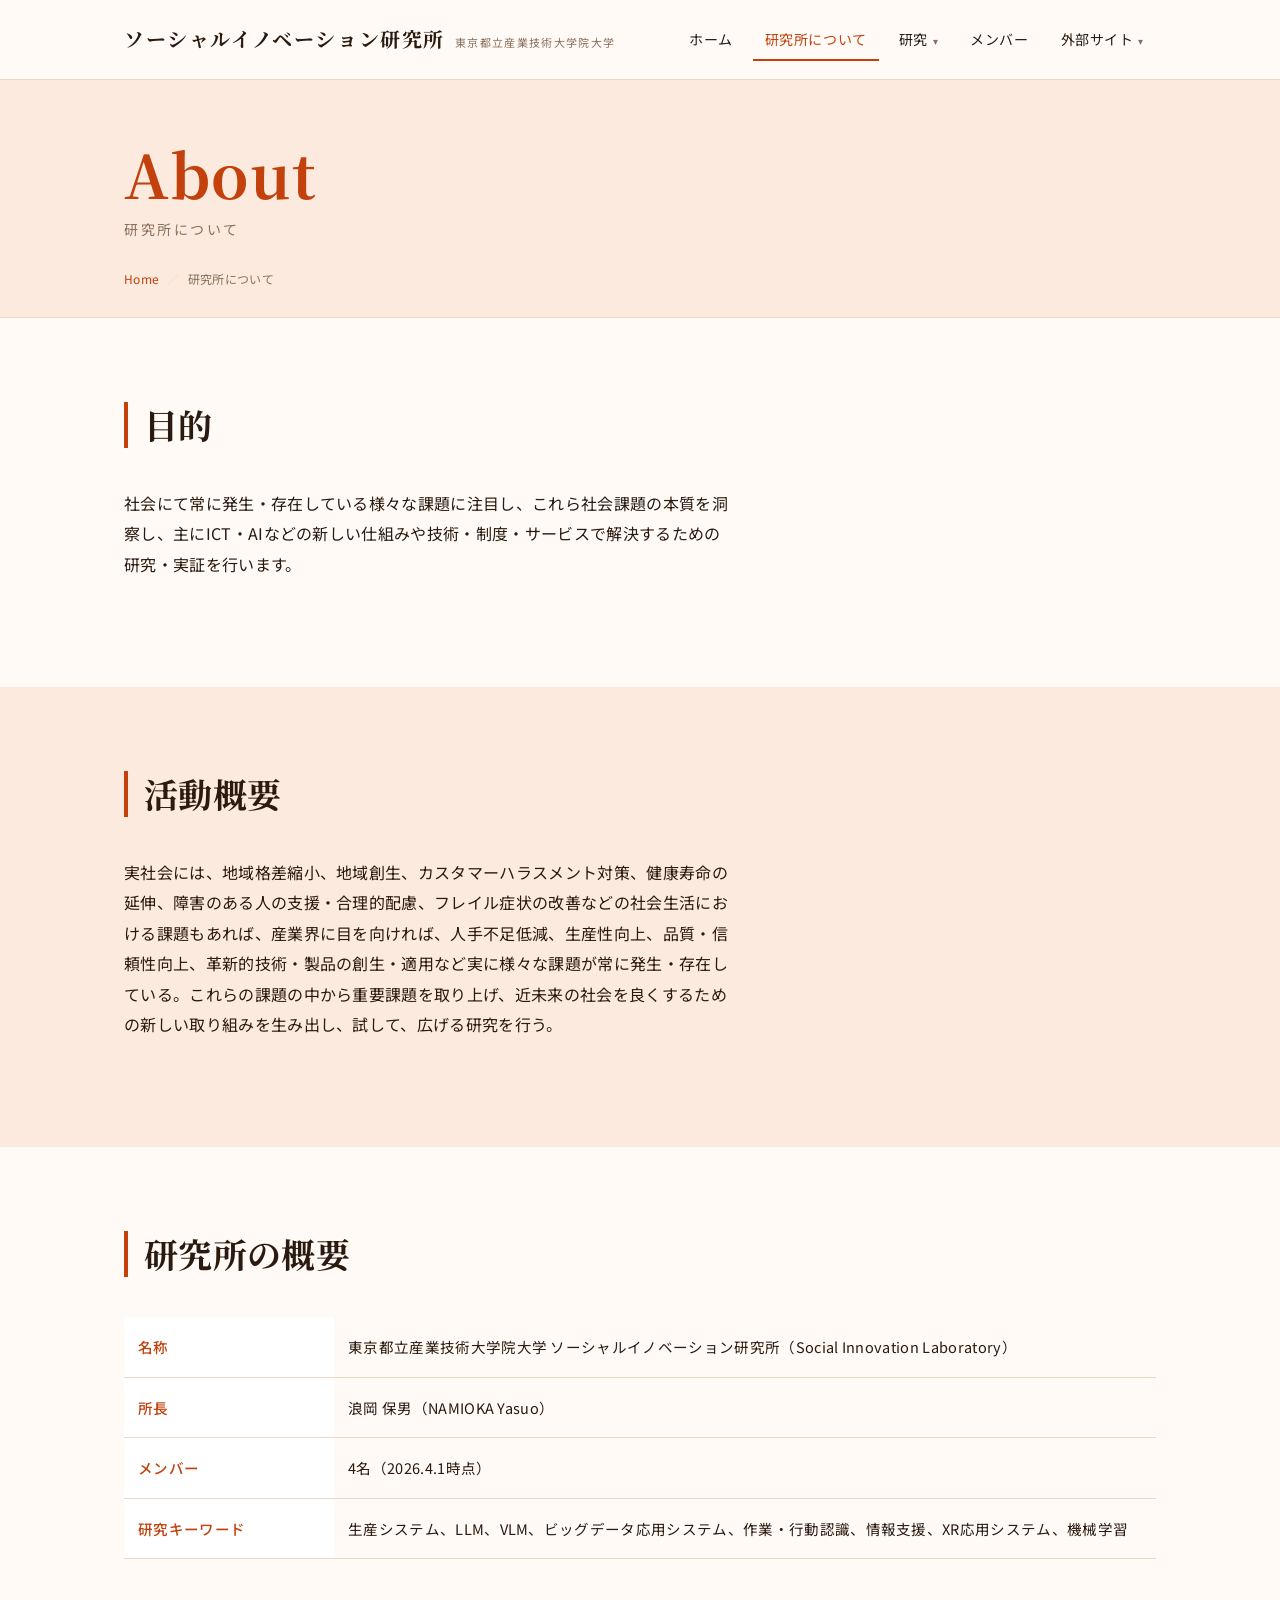
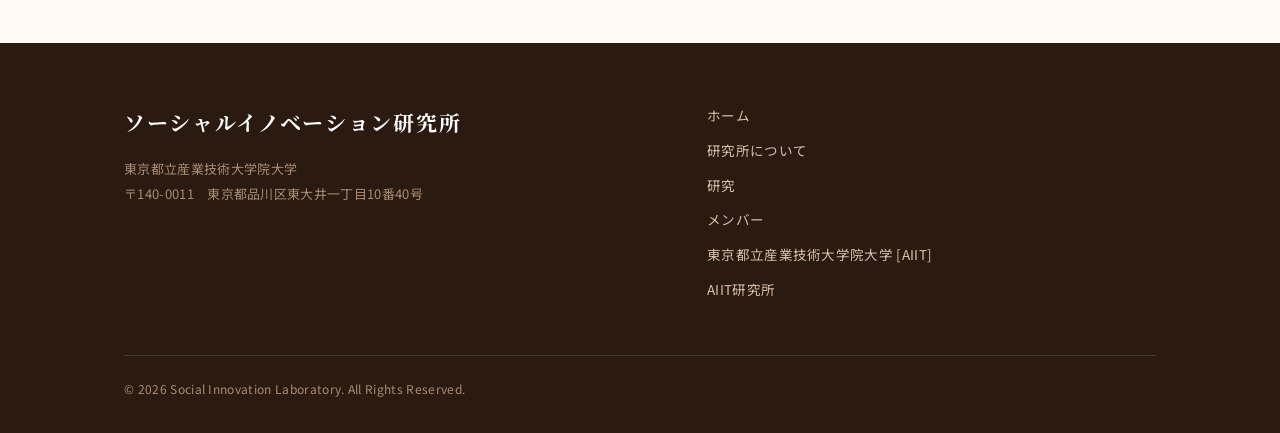
==== about.html @ 5c1a9268 "webサイト構成ファイルを追加 初期ページとしてファイル群を追加" ====
<!DOCTYPE html>
<html lang="ja">
<head>
<meta charset="UTF-8">
<meta name="viewport" content="width=device-width, initial-scale=1">
<title>研究所について | 東京都立産業技術大学院大学 ソーシャルイノベーション研究所</title>
<meta name="description" content="ソーシャルイノベーション研究所の目的・研究概要・概要・令和8年度の計画をご紹介します。">
<meta property="og:title" content="研究所について | 東京都立産業技術大学院大学 ソーシャルイノベーション研究所">
<meta property="og:description" content="研究所の目的・研究概要・概要・令和8年度の計画をご紹介します。">
<meta property="og:type" content="article">
<meta property="og:locale" content="ja_JP">
<link rel="preconnect" href="https://fonts.googleapis.com">
<link rel="preconnect" href="https://fonts.gstatic.com" crossorigin>
<link href="https://fonts.googleapis.com/css2?family=Noto+Sans+JP:wght@400;500;700&family=Noto+Serif+JP:wght@500;600;700&display=swap" rel="stylesheet">
<link rel="icon" type="image/png" href="favicon.png">
<link rel="stylesheet" href="style.css">
</head>
<body>
<a class="skip-link" href="#main">本文へスキップ</a>

<header class="site-header">
  <div class="container header-inner">
    <a class="brand" href="index.html">
      <span class="brand-mark">ソーシャルイノベーション研究所</span>
      <span class="brand-sub">東京都立産業技術大学院大学</span>
    </a>
    <nav class="gnav" aria-label="グローバルナビゲーション">
      <ul>
        <li><a href="index.html">ホーム</a></li>
        <li><a href="about.html" aria-current="page">研究所について</a></li>
        <li class="nav-dropdown-item">
          <details class="nav-dropdown">
            <summary>研究</summary>
            <ul class="nav-dropdown-menu">
              <li><a href="research-2026.html">令和8（2026）年度</a></li>
            </ul>
          </details>
        </li>
        <li><a href="members.html">メンバー</a></li>
        <li class="nav-dropdown-item">
          <details class="nav-dropdown">
            <summary>外部サイト</summary>
            <ul class="nav-dropdown-menu">
              <li><a href="https://aiit.ac.jp/" target="_blank" rel="noopener noreferrer">東京都立産業技術大学院大学 [AIIT]</a></li>
              <li><a href="https://aiit.ac.jp/research_collab/opi/research/" target="_blank" rel="noopener noreferrer">AIIT研究所</a></li>
            </ul>
          </details>
        </li>
      </ul>
    </nav>
  </div>
</header>

<main id="main">

  <section class="page-head">
    <div class="container">
      <h1>About</h1>
      <p class="ja">研究所について</p>
      <ul class="breadcrumb">
        <li><a href="index.html">Home</a></li>
        <li>研究所について</li>
      </ul>
    </div>
  </section>

  <section class="section">
    <div class="container">
      <div class="section-head">
        <h2>目的</h2>
      </div>
      <div class="prose">
        <p>社会にて常に発生・存在している様々な課題に注目し、これら社会課題の本質を洞察し、主にICT・AIなどの新しい仕組みや技術・制度・サービスで解決するための研究・実証を行います。</p>
      </div>
    </div>
  </section>

  <section class="section section--band">
    <div class="container">
      <div class="section-head">
        <h2>活動概要</h2>
      </div>
      <div class="prose">
        <p>実社会には、地域格差縮小、地域創生、カスタマーハラスメント対策、健康寿命の延伸、障害のある人の支援・合理的配慮、フレイル症状の改善などの社会生活における課題もあれば、産業界に目を向ければ、人手不足低減、生産性向上、品質・信頼性向上、革新的技術・製品の創生・適用など実に様々な課題が常に発生・存在している。これらの課題の中から重要課題を取り上げ、近未来の社会を良くするための新しい取り組みを生み出し、試して、広げる研究を行う。</p>
      </div>
    </div>
  </section>

  <section class="section">
    <div class="container">
      <div class="section-head">
        <h2>研究所の概要</h2>
      </div>
      <table class="table">
        <tbody>
          <tr><th>名称</th><td>東京都立産業技術大学院大学  ソーシャルイノベーション研究所（Social Innovation Laboratory）</td></tr>
          <tr><th>所長</th><td>浪岡 保男（NAMIOKA Yasuo）</td></tr>
          <tr><th>メンバー</th><td>4名（2026.4.1時点）</td></tr>
          <tr><th>研究キーワード</th><td>生産システム、LLM、VLM、ビッグデータ応用システム、作業・行動認識、情報支援、XR応用システム、機械学習</td></tr>
        </tbody>
      </table>
    </div>
  </section>

</main>

<footer class="site-footer">
  <div class="container">
    <div class="footer-top">
      <div class="footer-brand">
        <span class="brand-mark">ソーシャルイノベーション研究所</span>
        <p>東京都立産業技術大学院大学<br>
        〒140-0011　東京都品川区東大井一丁目10番40号</p>
      </div>
      <div class="footer-nav">
        <ul>
          <li><a href="index.html">ホーム</a></li>
          <li><a href="about.html">研究所について</a></li>
          <li><a href="research-2026.html">研究</a></li>
          <li><a href="members.html">メンバー</a></li>
          <li><a href="https://aiit.ac.jp/" target="_blank" rel="noopener noreferrer">東京都立産業技術大学院大学 [AIIT]</a></li>
          <li><a href="https://aiit.ac.jp/research_collab/opi/research/" target="_blank" rel="noopener noreferrer">AIIT研究所</a></li>
        </ul>
      </div>
    </div>
    <div class="footer-bottom">
      &copy; 2026 Social Innovation Laboratory. All Rights Reserved.
    </div>
  </div>
</footer>

</body>
</html>
---- style.css ----
@charset "UTF-8";

/* =========================================================
   研究室サイト 共通スタイル
   HTML + CSS のみ（JavaScript は使用しません）
   配色: 橙 × 紙白 × 琥珀（暖色系）
   書体: 見出し Noto Serif JP / 本文 Noto Sans JP
   ========================================================= */

:root {
  --ink:     #2a1a10;
  --indigo:  #c2410c;
  --soft:    #e08a4f;
  --paper:   #fffaf5;
  --band:    #fbeadd;
  --accent:  #b45309;
  --line:    #ecd9c6;
  --muted:   #8a6f5c;
  --white:   #ffffff;

  --serif: "Noto Serif JP", "Hiragino Mincho ProN", "Yu Mincho", serif;
  --sans:  "Noto Sans JP", "Hiragino Sans", "Yu Gothic", sans-serif;

  --container: 1080px;
  --gut: 24px;
}

*, *::before, *::after { box-sizing: border-box; }

html { scroll-behavior: smooth; scroll-padding-top: 96px; }

body {
  margin: 0;
  background: var(--paper);
  color: var(--ink);
  font-family: var(--sans);
  font-size: 16px;
  line-height: 1.9;
  letter-spacing: .02em;
  -webkit-font-smoothing: antialiased;
}

img { max-width: 100%; height: auto; display: block; }
a { color: var(--indigo); text-decoration: none; }
a:hover { text-decoration: underline; }

:focus-visible { outline: 2px solid var(--accent); outline-offset: 3px; }

.container {
  width: 100%;
  max-width: var(--container);
  margin-inline: auto;
  padding-inline: var(--gut);
}

.skip-link { position: absolute; left: -9999px; top: 0; background: var(--indigo); color: #fff; padding: 10px 18px; z-index: 99; }
.skip-link:focus { left: 8px; top: 8px; }

/* ---------------------------------------------------------
   ヘッダー（4項目のみ・ドロップダウンなし）
   --------------------------------------------------------- */
.site-header {
  background: var(--paper);
  border-bottom: 1px solid var(--line);
}
.header-inner {
  display: flex;
  align-items: center;
  flex-wrap: wrap;
  gap: 12px 28px;
  padding-block: 18px;
}

.brand { display: flex; align-items: baseline; gap: 10px; color: var(--ink); }
.brand:hover { text-decoration: none; }
.brand-mark { font-family: var(--serif); font-size: 20px; font-weight: 700; letter-spacing: .08em; }
.brand-sub { font-size: 11px; color: var(--muted); letter-spacing: .12em; }

.gnav { margin-left: auto; }
.gnav ul {
  display: flex;
  flex-wrap: wrap;
  align-items: center;
  gap: 4px 8px;
  list-style: none;
  margin: 0;
  padding: 0;
}
.gnav a {
  display: inline-block;
  padding: 8px 12px;
  font-size: 14px;
  color: var(--ink);
  letter-spacing: .04em;
}
.gnav a:hover { color: var(--indigo); text-decoration: none; }
.gnav a[aria-current="page"] {
  color: var(--indigo);
  box-shadow: inset 0 -2px 0 var(--indigo);
}

/* プルダウン（年度別ページ切り替え） */
.gnav .nav-dropdown { position: relative; }
.gnav .nav-dropdown summary {
  display: inline-block;
  padding: 8px 12px;
  font-size: 14px;
  color: var(--ink);
  letter-spacing: .04em;
  cursor: pointer;
  list-style: none;
}
.gnav .nav-dropdown summary::-webkit-details-marker { display: none; }
.gnav .nav-dropdown summary::after { content: "▾"; margin-left: 5px; font-size: 10px; color: var(--muted); }
.gnav .nav-dropdown[open] summary,
.gnav .nav-dropdown summary.is-current { color: var(--indigo); box-shadow: inset 0 -2px 0 var(--indigo); }
.gnav .nav-dropdown-menu {
  position: absolute;
  top: 100%;
  left: 0;
  z-index: 20;
  min-width: 220px;
  margin: 6px 0 0;
  padding: 6px 0;
  list-style: none;
  background: var(--paper);
  border: 1px solid var(--line);
  box-shadow: 0 10px 24px rgba(16,26,46,.1);
}
.gnav .nav-dropdown-menu a {
  display: block;
  padding: 10px 16px;
  font-size: 13.5px;
  color: var(--ink);
}
.gnav .nav-dropdown-menu a:hover { color: var(--indigo); background: var(--band); text-decoration: none; }
.gnav .nav-dropdown-menu a[aria-current="page"] { color: var(--indigo); font-weight: 500; }

/* ---------------------------------------------------------
   ページ見出し
   --------------------------------------------------------- */
.page-head {
  background: var(--band);
  border-bottom: 1px solid var(--line);
  padding: 60px 0 26px;
}
.page-head h1 {
  font-family: var(--serif);
  font-size: clamp(36px, 6.6vw, 60px);
  line-height: 1.1;
  margin: 0;
  color: var(--indigo);
  letter-spacing: .02em;
}
.page-head .ja { margin: 10px 0 0; font-size: 14px; color: var(--muted); letter-spacing: .18em; }
.breadcrumb {
  margin: 26px 0 0;
  padding: 0;
  list-style: none;
  display: flex;
  flex-wrap: wrap;
  gap: 8px;
  font-size: 12px;
  color: var(--muted);
}
.breadcrumb li + li::before { content: "／"; margin-right: 8px; color: var(--line); }

/* ---------------------------------------------------------
   セクション
   --------------------------------------------------------- */
.section { padding: 84px 0; }
.section--band { background: var(--band); }

.section-head { margin-bottom: 40px; }
.section-head h2 {
  font-family: var(--serif);
  font-size: clamp(26px, 4vw, 34px);
  line-height: 1.35;
  margin: 0;
  padding-left: 16px;
  border-left: 4px solid var(--indigo);
}
.section-head .lead { margin: 16px 0 0 20px; color: var(--muted); max-width: 66ch; }

.prose { max-width: 68ch; }
.prose p { margin: 0 0 1.5em; }
.prose h3 {
  font-family: var(--serif);
  font-size: 20px;
  margin: 2.4em 0 .8em;
  padding-bottom: .4em;
  border-bottom: 1px solid var(--line);
}
.prose ul { padding-left: 1.4em; margin: 0 0 1.6em; }
.prose li { margin-bottom: .5em; }

.statement {
  font-family: var(--serif);
  font-size: clamp(22px, 3.4vw, 31px);
  line-height: 1.75;
  color: var(--indigo);
  margin: 0 0 32px;
}

/* ---------------------------------------------------------
   トップページ ヒーロー
   --------------------------------------------------------- */
.hero {
  position: relative;
  background: var(--ink);
  color: #fff;
  overflow: hidden;
  padding: 110px 0 92px;
}
.hero::after {
  content: "";
  position: absolute;
  inset: 0;
  background-image: linear-gradient(to right, rgba(255,255,255,.05) 1px, transparent 1px);
  background-size: 96px 100%;
  pointer-events: none;
}
.hero-inner { position: relative; z-index: 1; }
.hero .eyebrow { font-size: 12px; letter-spacing: .28em; color: #f0b085; margin: 0 0 24px; }
.hero h1 {
  font-family: var(--serif);
  font-size: clamp(32px, 6vw, 58px);
  line-height: 1.32;
  font-weight: 600;
  margin: 0;
  border-left: 3px solid var(--accent);
  padding-left: clamp(16px, 3vw, 32px);
}
.hero-lead { margin: 30px 0 0 clamp(19px, 3vw, 35px); max-width: 54ch; color: #e8d5c5; }
.hero-actions { margin: 38px 0 0 clamp(19px, 3vw, 35px); display: flex; flex-wrap: wrap; gap: 14px; }

/* ---------------------------------------------------------
   ボタン
   --------------------------------------------------------- */
.btn {
  display: inline-flex;
  align-items: center;
  padding: 14px 30px;
  font-size: 14px;
  letter-spacing: .08em;
  border: 1px solid var(--indigo);
  background: var(--indigo);
  color: #fff;
}
.btn:hover { background: var(--ink); border-color: var(--ink); text-decoration: none; }
.btn--ghost { background: transparent; border-color: rgba(255,255,255,.45); color: #fff; }
.btn--ghost:hover { background: rgba(255,255,255,.12); border-color: #fff; }
.btn--outline { background: transparent; color: var(--indigo); }
.btn--outline:hover { background: var(--indigo); color: #fff; }

/* ---------------------------------------------------------
   カード / グリッド
   --------------------------------------------------------- */
.grid { display: grid; gap: 26px; }
.grid--2 { grid-template-columns: repeat(2, 1fr); }
.grid--3 { grid-template-columns: repeat(3, 1fr); }
.grid--4 { grid-template-columns: repeat(4, 1fr); }

.card { background: var(--white); border: 1px solid var(--line); padding: 28px 26px; }
.card h3 { font-family: var(--serif); font-size: 19px; margin: 0 0 12px; line-height: 1.5; }
.card p { margin: 0; font-size: 14.5px; color: var(--muted); }
.card-en { display: block; font-size: 11px; letter-spacing: .16em; color: var(--accent); margin-bottom: 6px; }

.pillar { background: var(--white); border-top: 3px solid var(--indigo); padding: 26px 24px 30px; }
.pillar h3 { font-family: var(--serif); font-size: 20px; margin: 0 0 10px; }
.pillar p { margin: 0; font-size: 14.5px; color: var(--muted); }

/* 研究ユニット一覧 */
.unit-list { list-style: none; margin: 0; padding: 0; border-top: 1px solid var(--line); }
.unit-list li { border-bottom: 1px solid var(--line); }
.unit-list .row {
  display: grid;
  grid-template-columns: 230px 1fr;
  gap: 32px;
  padding: 28px 8px;
}
.unit-name { font-family: var(--serif); font-size: 19px; line-height: 1.5; }
.unit-name small { display: block; font-size: 11px; letter-spacing: .14em; color: var(--accent); margin-top: 4px; }
.unit-desc { margin: 0; font-size: 14.5px; color: var(--muted); }

/* ---------------------------------------------------------
   ニュース（トップの抜粋のみ・絞り込みなし）
   --------------------------------------------------------- */
.news-list { list-style: none; margin: 0; padding: 0; border-top: 1px solid var(--line); }
.news-list li {
  display: grid;
  grid-template-columns: 118px 104px 1fr;
  gap: 20px;
  align-items: baseline;
  padding: 20px 8px;
  border-bottom: 1px solid var(--line);
}
.news-date { font-size: 13px; color: var(--muted); letter-spacing: .06em; }
.news-cat {
  font-size: 11px;
  letter-spacing: .1em;
  text-align: center;
  padding: 3px 0;
  color: var(--indigo);
  border: 1px solid var(--indigo);
}
.news-cat[data-cat="研究"] { color: var(--accent); border-color: var(--accent); }
.news-cat[data-cat="講義"] { color: #8a5a12; border-color: #8a5a12; }
.news-title { font-size: 15px; line-height: 1.7; }

/* ---------------------------------------------------------
   メンバー
   --------------------------------------------------------- */
.member-grid { display: grid; grid-template-columns: repeat(4, 1fr); gap: 24px; }
.member { background: var(--white); border: 1px solid var(--line); padding: 22px; }
.member .avatar {
  width: 100%;
  aspect-ratio: 1 / 1;
  background: linear-gradient(135deg, var(--band), #f3ddc8);
  display: grid;
  place-items: center;
  font-family: var(--serif);
  font-size: 30px;
  color: var(--soft);
  margin-bottom: 16px;
  object-fit: cover;
}
.member h3 { font-family: var(--serif); font-size: 17px; margin: 0 0 4px; }
.member .role { font-size: 12px; color: var(--accent); letter-spacing: .08em; margin: 0 0 10px; }
.member p { font-size: 13px; color: var(--muted); margin: 0; }

/* ---------------------------------------------------------
   テーブル / 沿革
   --------------------------------------------------------- */
.table { width: 100%; border-collapse: collapse; font-size: 14.5px; }
.table th, .table td { text-align: left; padding: 16px 14px; border-bottom: 1px solid var(--line); vertical-align: top; }
.table th { width: 210px; font-weight: 500; color: var(--indigo); background: var(--white); }

.timeline { list-style: none; margin: 0; padding: 0; border-left: 2px solid var(--line); }
.timeline li { position: relative; padding: 0 0 26px 26px; }
.timeline li::before {
  content: "";
  position: absolute;
  left: -7px; top: 10px;
  width: 12px; height: 12px;
  background: var(--paper);
  border: 2px solid var(--indigo);
  border-radius: 50%;
}
.timeline .year { font-family: var(--serif); font-size: 17px; color: var(--indigo); }
.timeline p { margin: 4px 0 0; font-size: 14.5px; color: var(--muted); }

.notice {
  border-left: 4px solid var(--accent);
  background: var(--white);
  padding: 18px 22px;
  font-size: 14px;
  color: var(--muted);
  margin-bottom: 32px;
}

/* ---------------------------------------------------------
   Contact 帯
   --------------------------------------------------------- */
.contact-band { background: var(--indigo); color: #fff; padding: 70px 0; text-align: center; }
.contact-band h2 { font-family: var(--serif); font-size: 33px; margin: 0; }
.contact-band .ja { font-size: 13px; letter-spacing: .2em; color: #f3cba8; margin: 8px 0 22px; }
.contact-band p { max-width: 46ch; margin: 0 auto 28px; color: #f6e2d0; font-size: 15px; }
.contact-band a.btn--ghost { color: #fff; }

/* ---------------------------------------------------------
   フッター
   --------------------------------------------------------- */
.site-footer { background: var(--ink); color: #d9beac; padding: 60px 0 32px; font-size: 13.5px; }
.footer-top { display: grid; grid-template-columns: 1.2fr 1fr; gap: 44px; }
.footer-brand .brand-mark { display: block; color: #fff; font-size: 21px; }
.footer-brand p { margin: 14px 0 0; color: #a98b74; font-size: 13px; }
.footer-nav ul { list-style: none; margin: 0; padding: 0; }
.footer-nav li { margin-bottom: 9px; }
.footer-nav a { color: #d9beac; }
.footer-nav a:hover { color: #fff; }
.footer-bottom {
  margin-top: 44px;
  padding-top: 22px;
  border-top: 1px solid rgba(255,255,255,.12);
  color: #a98b74;
  font-size: 12px;
}

/* ---------------------------------------------------------
   レスポンシブ
   --------------------------------------------------------- */
@media (max-width: 1000px) {
  .grid--4 { grid-template-columns: repeat(2, 1fr); }
  .member-grid { grid-template-columns: repeat(3, 1fr); }
}

@media (max-width: 780px) {
  .header-inner { padding-block: 14px; }
  .gnav { margin-left: 0; width: 100%; }
  .gnav ul { justify-content: flex-start; gap: 2px; }
  .gnav a { padding: 8px 10px; font-size: 13.5px; }
}

@media (max-width: 720px) {
  .section { padding: 58px 0; }
  .page-head { padding: 42px 0 22px; }
  .grid--2, .grid--3, .grid--4 { grid-template-columns: 1fr; }
  .member-grid { grid-template-columns: repeat(2, 1fr); }
  .footer-top { grid-template-columns: 1fr; }
  .unit-list .row { grid-template-columns: 1fr; gap: 10px; }
  .news-list li { grid-template-columns: 100px 92px; grid-template-areas: "date cat" "title title"; row-gap: 8px; }
  .news-date { grid-area: date; }
  .news-cat { grid-area: cat; }
  .news-title { grid-area: title; }
  .table th, .table td { display: block; width: 100%; }
  .table th { border-bottom: 0; padding-bottom: 0; }
}

@media (prefers-reduced-motion: reduce) {
  html { scroll-behavior: auto; }
}
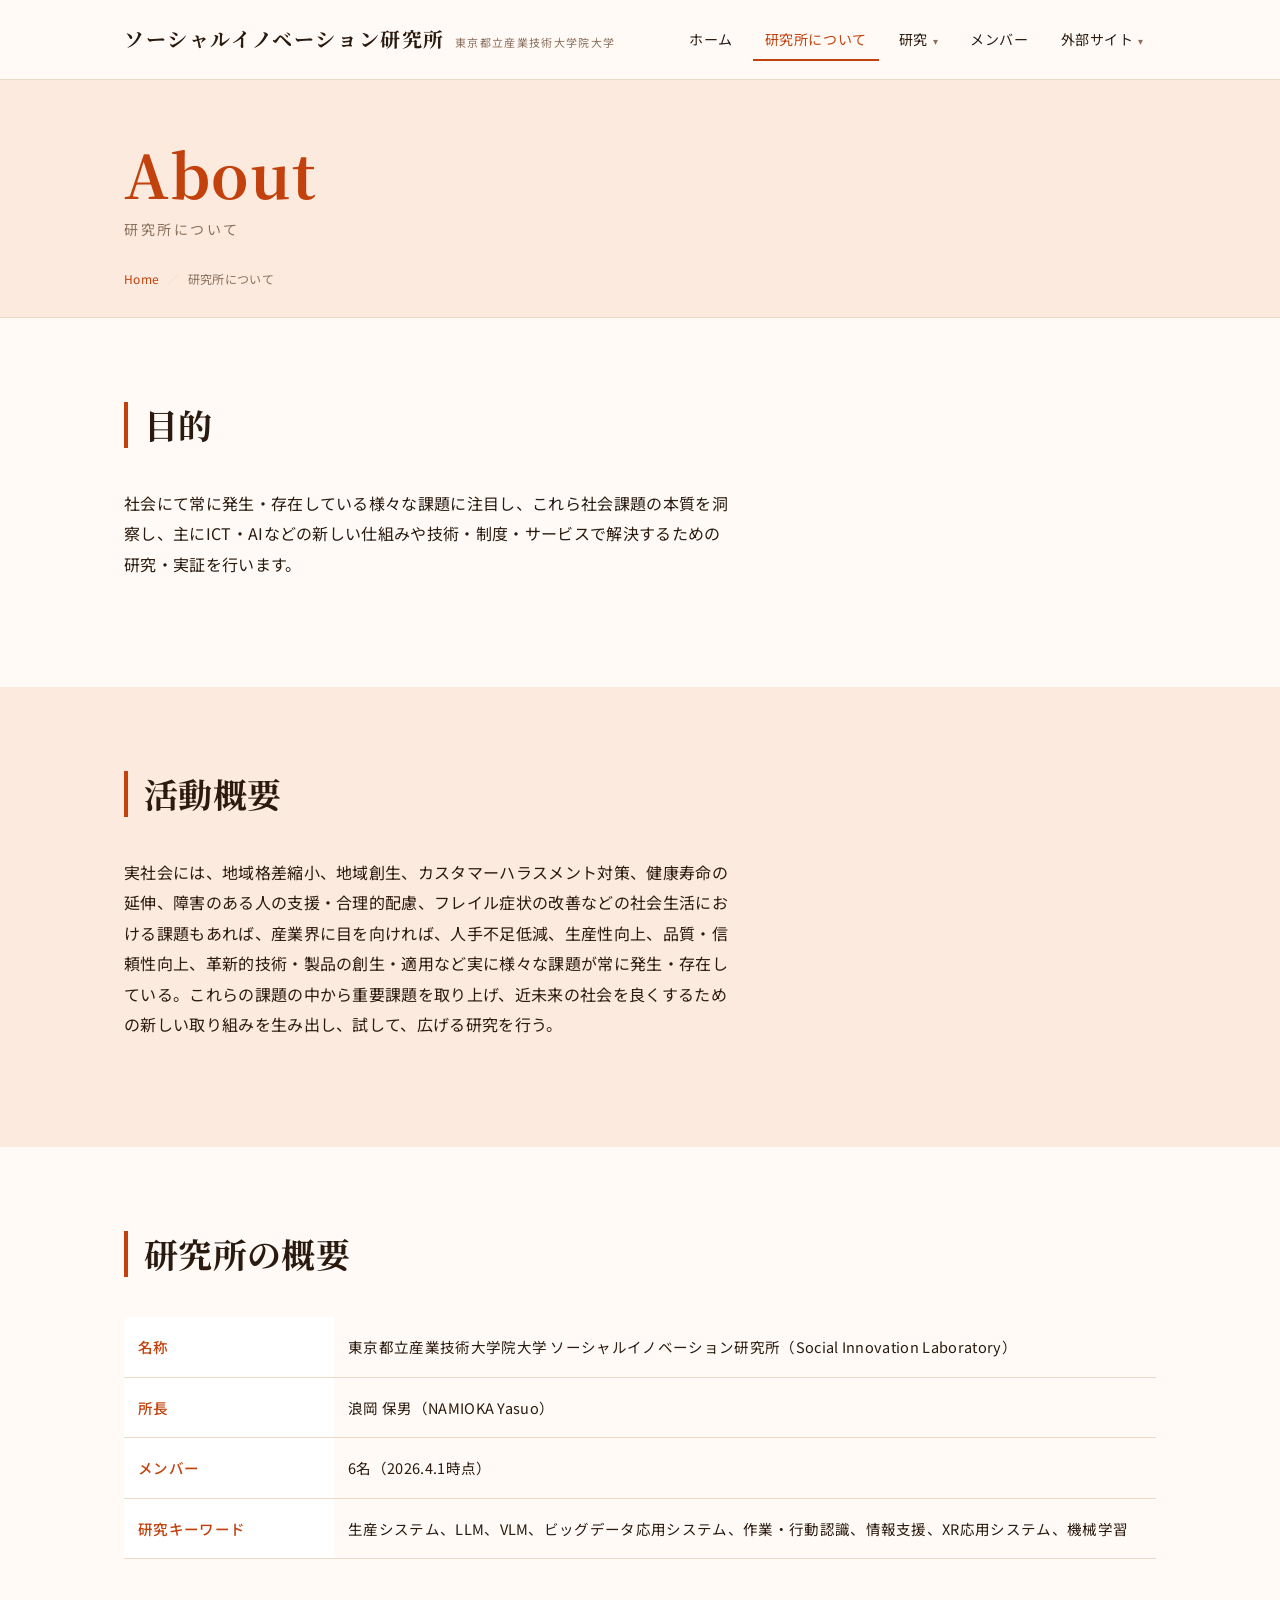
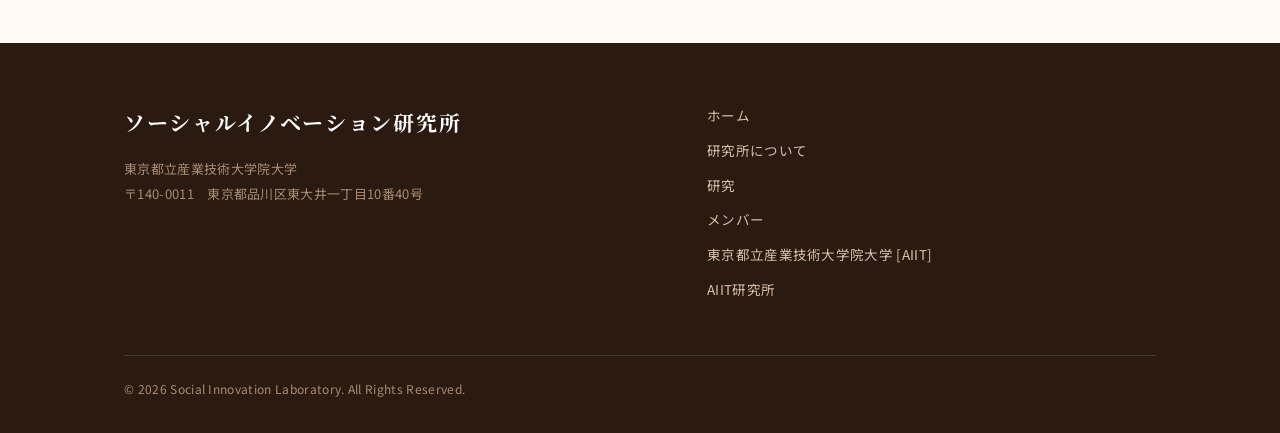
==== commit d2c2695b: "Update member count in about.html メンバー数変更" ====
--- a/about.html
+++ b/about.html
@@ -95,7 +95,7 @@
         <tbody>
           <tr><th>名称</th><td>東京都立産業技術大学院大学  ソーシャルイノベーション研究所（Social Innovation Laboratory）</td></tr>
           <tr><th>所長</th><td>浪岡 保男（NAMIOKA Yasuo）</td></tr>
-          <tr><th>メンバー</th><td>4名（2026.4.1時点）</td></tr>
+          <tr><th>メンバー</th><td>6名（2026.4.1時点）</td></tr>
           <tr><th>研究キーワード</th><td>生産システム、LLM、VLM、ビッグデータ応用システム、作業・行動認識、情報支援、XR応用システム、機械学習</td></tr>
         </tbody>
       </table>
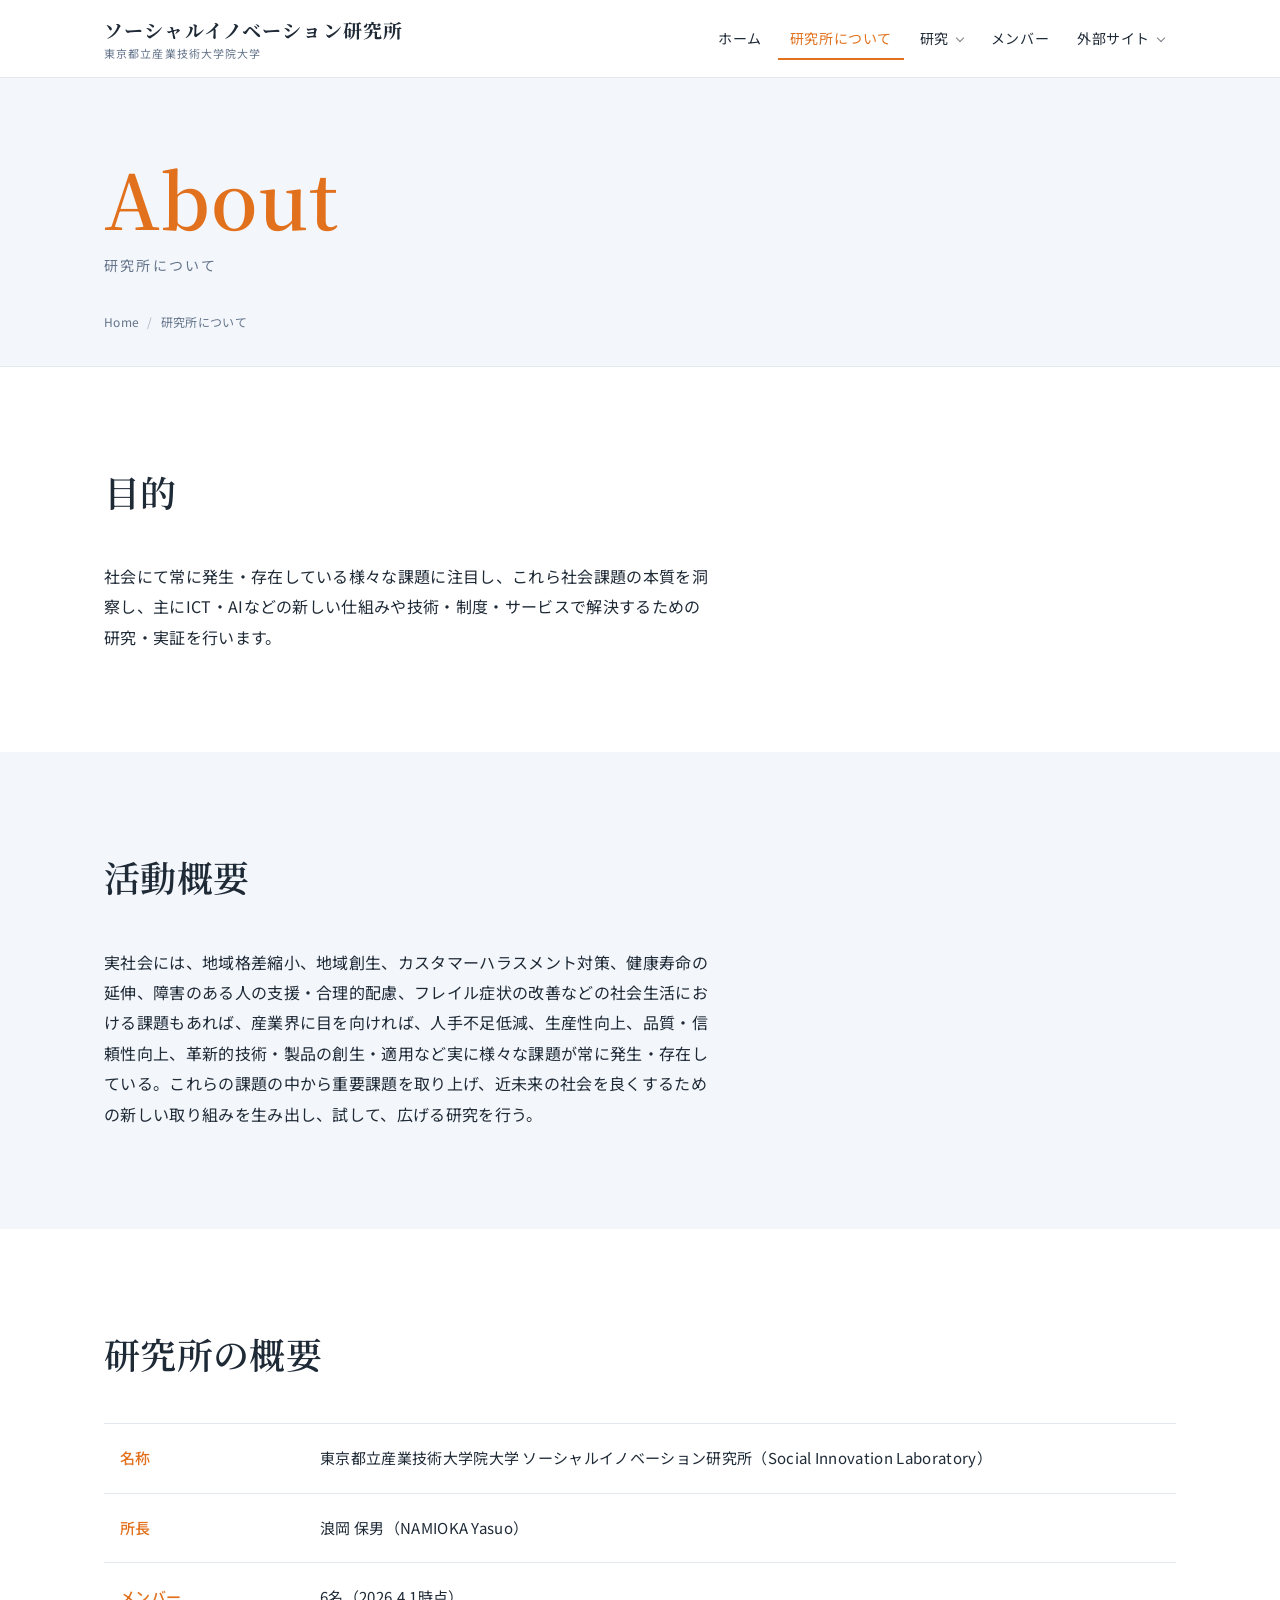
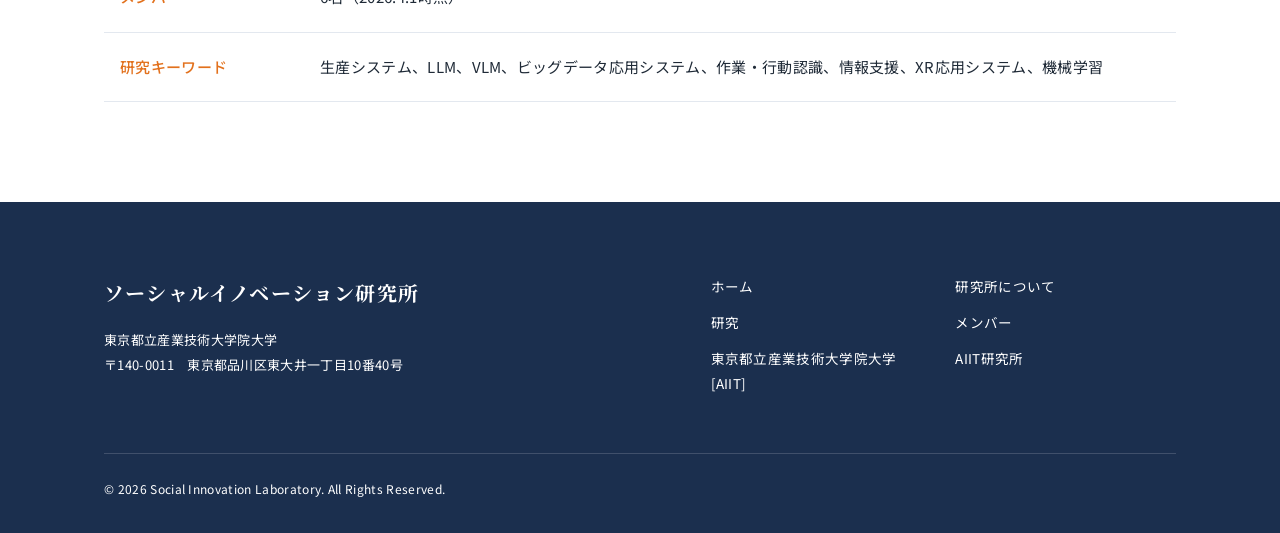
==== commit b304dc22: "サイトを新デザインに更新" ====
--- a/about.html
+++ b/about.html
@@ -4,15 +4,25 @@
 <meta charset="UTF-8">
 <meta name="viewport" content="width=device-width, initial-scale=1">
 <title>研究所について | 東京都立産業技術大学院大学 ソーシャルイノベーション研究所</title>
-<meta name="description" content="ソーシャルイノベーション研究所の目的・研究概要・概要・令和8年度の計画をご紹介します。">
+<meta name="description" content="ソーシャルイノベーション研究所の目的・活動概要と、所長・メンバー・研究キーワードなどの研究所の概要をご紹介します。">
 <meta property="og:title" content="研究所について | 東京都立産業技術大学院大学 ソーシャルイノベーション研究所">
-<meta property="og:description" content="研究所の目的・研究概要・概要・令和8年度の計画をご紹介します。">
+<meta property="og:description" content="研究所の目的・活動概要・研究所の概要をご紹介します。">
 <meta property="og:type" content="article">
 <meta property="og:locale" content="ja_JP">
+<meta property="og:url" content="https://aiit-namioka-pt.github.io/social-innovation-lab/about.html">
+<meta property="og:site_name" content="東京都立産業技術大学院大学 ソーシャルイノベーション研究所">
+<meta property="og:image" content="https://aiit-namioka-pt.github.io/social-innovation-lab/ogp.png">
+<meta property="og:image:width" content="1200">
+<meta property="og:image:height" content="630">
+<meta property="og:image:alt" content="東京都立産業技術大学院大学 ソーシャルイノベーション研究所">
+<meta name="twitter:card" content="summary_large_image">
+<link rel="canonical" href="https://aiit-namioka-pt.github.io/social-innovation-lab/about.html">
 <link rel="preconnect" href="https://fonts.googleapis.com">
 <link rel="preconnect" href="https://fonts.gstatic.com" crossorigin>
 <link href="https://fonts.googleapis.com/css2?family=Noto+Sans+JP:wght@400;500;700&family=Noto+Serif+JP:wght@500;600;700&display=swap" rel="stylesheet">
-<link rel="icon" type="image/png" href="favicon.png">
+<link rel="icon" href="favicon.ico" sizes="any">
+<link rel="icon" type="image/svg+xml" href="favicon.svg">
+<link rel="apple-touch-icon" href="apple-touch-icon.png">
 <link rel="stylesheet" href="style.css">
 </head>
 <body>
--- a/style.css
+++ b/style.css
@@ -1,39 +1,17 @@
 @charset "UTF-8";
 
 /* =========================================================
-   研究室サイト 共通スタイル
-   HTML + CSS のみ（JavaScript は使用しません）
-   配色: 橙 × 紙白 × 琥珀（暖色系）
-   書体: 見出し Noto Serif JP / 本文 Noto Sans JP
+   共通の骨組み（各案のテーマ変数で見た目を切り替える）
    ========================================================= */
-
-:root {
-  --ink:     #2a1a10;
-  --indigo:  #c2410c;
-  --soft:    #e08a4f;
-  --paper:   #fffaf5;
-  --band:    #fbeadd;
-  --accent:  #b45309;
-  --line:    #ecd9c6;
-  --muted:   #8a6f5c;
-  --white:   #ffffff;
-
-  --serif: "Noto Serif JP", "Hiragino Mincho ProN", "Yu Mincho", serif;
-  --sans:  "Noto Sans JP", "Hiragino Sans", "Yu Gothic", sans-serif;
-
-  --container: 1080px;
-  --gut: 24px;
-}
-
 *, *::before, *::after { box-sizing: border-box; }
 
-html { scroll-behavior: smooth; scroll-padding-top: 96px; }
+html { scroll-behavior: smooth; scroll-padding-top: 96px; -webkit-text-size-adjust: 100%; }
 
 body {
   margin: 0;
-  background: var(--paper);
-  color: var(--ink);
-  font-family: var(--sans);
+  background: var(--bg);
+  color: var(--fg);
+  font-family: var(--font-body);
   font-size: 16px;
   line-height: 1.9;
   letter-spacing: .02em;
@@ -41,198 +19,133 @@
 }
 
 img { max-width: 100%; height: auto; display: block; }
-a { color: var(--indigo); text-decoration: none; }
-a:hover { text-decoration: underline; }
-
+a { color: var(--link, var(--accent)); text-decoration: none; }
 :focus-visible { outline: 2px solid var(--accent); outline-offset: 3px; }
 
 .container {
   width: 100%;
-  max-width: var(--container);
+  max-width: var(--container, 1120px);
   margin-inline: auto;
-  padding-inline: var(--gut);
-}
-
-.skip-link { position: absolute; left: -9999px; top: 0; background: var(--indigo); color: #fff; padding: 10px 18px; z-index: 99; }
+  padding-inline: var(--gut, 24px);
+}
+
+.skip-link { position: absolute; left: -9999px; top: 0; background: var(--accent); color: var(--on-accent, #fff); padding: 10px 18px; z-index: 99; }
 .skip-link:focus { left: 8px; top: 8px; }
 
 /* ---------------------------------------------------------
-   ヘッダー（4項目のみ・ドロップダウンなし）
+   ヘッダー
    --------------------------------------------------------- */
 .site-header {
-  background: var(--paper);
+  position: sticky;
+  top: 0;
+  z-index: 50;
+  background: var(--header-bg, var(--bg));
   border-bottom: 1px solid var(--line);
 }
 .header-inner {
   display: flex;
   align-items: center;
   flex-wrap: wrap;
-  gap: 12px 28px;
-  padding-block: 18px;
-}
-
-.brand { display: flex; align-items: baseline; gap: 10px; color: var(--ink); }
-.brand:hover { text-decoration: none; }
-.brand-mark { font-family: var(--serif); font-size: 20px; font-weight: 700; letter-spacing: .08em; }
-.brand-sub { font-size: 11px; color: var(--muted); letter-spacing: .12em; }
+  gap: 10px 28px;
+  padding-block: 16px;
+}
+
+.brand { display: flex; flex-direction: column; gap: 2px; color: var(--fg); line-height: 1.45; }
+.brand-mark { font-family: var(--font-head); font-size: 18px; font-weight: 700; letter-spacing: .06em; }
+.brand-sub { font-size: 11px; color: var(--muted); letter-spacing: .1em; }
 
 .gnav { margin-left: auto; }
-.gnav ul {
-  display: flex;
-  flex-wrap: wrap;
-  align-items: center;
-  gap: 4px 8px;
-  list-style: none;
-  margin: 0;
-  padding: 0;
-}
-.gnav a {
+.gnav ul { display: flex; flex-wrap: wrap; align-items: center; gap: 2px 4px; list-style: none; margin: 0; padding: 0; }
+.gnav a,
+.gnav summary {
   display: inline-block;
   padding: 8px 12px;
   font-size: 14px;
-  color: var(--ink);
-  letter-spacing: .04em;
-}
-.gnav a:hover { color: var(--indigo); text-decoration: none; }
-.gnav a[aria-current="page"] {
-  color: var(--indigo);
-  box-shadow: inset 0 -2px 0 var(--indigo);
-}
-
-/* プルダウン（年度別ページ切り替え） */
-.gnav .nav-dropdown { position: relative; }
-.gnav .nav-dropdown summary {
-  display: inline-block;
-  padding: 8px 12px;
-  font-size: 14px;
-  color: var(--ink);
+  color: var(--fg);
   letter-spacing: .04em;
   cursor: pointer;
   list-style: none;
-}
-.gnav .nav-dropdown summary::-webkit-details-marker { display: none; }
-.gnav .nav-dropdown summary::after { content: "▾"; margin-left: 5px; font-size: 10px; color: var(--muted); }
-.gnav .nav-dropdown[open] summary,
-.gnav .nav-dropdown summary.is-current { color: var(--indigo); box-shadow: inset 0 -2px 0 var(--indigo); }
+  transition: color .2s, background-color .2s;
+}
+.gnav summary::-webkit-details-marker { display: none; }
+.gnav summary::after {
+  content: "";
+  display: inline-block;
+  width: 6px;
+  height: 6px;
+  margin-left: 8px;
+  border-right: 1.5px solid currentColor;
+  border-bottom: 1.5px solid currentColor;
+  transform: translateY(-3px) rotate(45deg);
+  opacity: .6;
+}
+.gnav a:hover, .gnav summary:hover { color: var(--accent); }
+.gnav a[aria-current="page"], .gnav summary.is-current { color: var(--accent); }
+
+.nav-dropdown { position: relative; }
 .gnav .nav-dropdown-menu {
+  display: block;
   position: absolute;
   top: 100%;
   left: 0;
-  z-index: 20;
-  min-width: 220px;
-  margin: 6px 0 0;
-  padding: 6px 0;
-  list-style: none;
-  background: var(--paper);
+  z-index: 60;
+  min-width: 250px;
+  margin: 8px 0 0;
+  padding: 8px 0;
+  background: var(--menu-bg, var(--bg));
   border: 1px solid var(--line);
-  box-shadow: 0 10px 24px rgba(16,26,46,.1);
-}
-.gnav .nav-dropdown-menu a {
-  display: block;
-  padding: 10px 16px;
-  font-size: 13.5px;
-  color: var(--ink);
-}
-.gnav .nav-dropdown-menu a:hover { color: var(--indigo); background: var(--band); text-decoration: none; }
-.gnav .nav-dropdown-menu a[aria-current="page"] { color: var(--indigo); font-weight: 500; }
+  box-shadow: 0 14px 34px rgba(0, 0, 0, .12);
+}
+.gnav .nav-dropdown-menu a { display: block; padding: 10px 18px; font-size: 13.5px; }
 
 /* ---------------------------------------------------------
    ページ見出し
    --------------------------------------------------------- */
-.page-head {
-  background: var(--band);
-  border-bottom: 1px solid var(--line);
-  padding: 60px 0 26px;
-}
+.page-head { padding: 80px 0 32px; border-bottom: 1px solid var(--line); }
 .page-head h1 {
-  font-family: var(--serif);
-  font-size: clamp(36px, 6.6vw, 60px);
-  line-height: 1.1;
   margin: 0;
-  color: var(--indigo);
-  letter-spacing: .02em;
-}
-.page-head .ja { margin: 10px 0 0; font-size: 14px; color: var(--muted); letter-spacing: .18em; }
-.breadcrumb {
-  margin: 26px 0 0;
-  padding: 0;
-  list-style: none;
-  display: flex;
-  flex-wrap: wrap;
-  gap: 8px;
-  font-size: 12px;
-  color: var(--muted);
-}
-.breadcrumb li + li::before { content: "／"; margin-right: 8px; color: var(--line); }
+  font-family: var(--font-display, var(--font-head));
+  font-size: clamp(42px, 7vw, 76px);
+  line-height: 1.05;
+}
+.page-head .ja { margin: 14px 0 0; font-size: 14px; color: var(--muted); letter-spacing: .16em; }
+.breadcrumb { margin: 32px 0 0; padding: 0; list-style: none; display: flex; flex-wrap: wrap; gap: 8px; font-size: 12px; color: var(--muted); }
+.breadcrumb a { color: inherit; }
+.breadcrumb a:hover { color: var(--accent); }
+.breadcrumb li + li::before { content: "/"; margin-right: 8px; opacity: .5; }
 
 /* ---------------------------------------------------------
    セクション
    --------------------------------------------------------- */
-.section { padding: 84px 0; }
+.section { padding: 100px 0; }
 .section--band { background: var(--band); }
-
-.section-head { margin-bottom: 40px; }
-.section-head h2 {
-  font-family: var(--serif);
-  font-size: clamp(26px, 4vw, 34px);
-  line-height: 1.35;
-  margin: 0;
-  padding-left: 16px;
-  border-left: 4px solid var(--indigo);
-}
-.section-head .lead { margin: 16px 0 0 20px; color: var(--muted); max-width: 66ch; }
+.section-head { margin-bottom: 44px; }
+.section-en { margin: 0 0 8px; font-family: var(--font-label, inherit); font-size: 12px; letter-spacing: .2em; text-transform: uppercase; color: var(--accent); }
+.section-head h2 { margin: 0; font-family: var(--font-head); font-size: clamp(26px, 3.6vw, 36px); line-height: 1.4; }
+.section-head .lead { margin: 16px 0 0; max-width: 66ch; font-size: 15px; color: var(--muted); }
 
 .prose { max-width: 68ch; }
 .prose p { margin: 0 0 1.5em; }
-.prose h3 {
-  font-family: var(--serif);
-  font-size: 20px;
-  margin: 2.4em 0 .8em;
-  padding-bottom: .4em;
-  border-bottom: 1px solid var(--line);
-}
-.prose ul { padding-left: 1.4em; margin: 0 0 1.6em; }
-.prose li { margin-bottom: .5em; }
-
-.statement {
-  font-family: var(--serif);
-  font-size: clamp(22px, 3.4vw, 31px);
-  line-height: 1.75;
-  color: var(--indigo);
-  margin: 0 0 32px;
-}
-
-/* ---------------------------------------------------------
-   トップページ ヒーロー
-   --------------------------------------------------------- */
-.hero {
-  position: relative;
-  background: var(--ink);
-  color: #fff;
-  overflow: hidden;
-  padding: 110px 0 92px;
-}
-.hero::after {
-  content: "";
-  position: absolute;
-  inset: 0;
-  background-image: linear-gradient(to right, rgba(255,255,255,.05) 1px, transparent 1px);
-  background-size: 96px 100%;
-  pointer-events: none;
-}
-.hero-inner { position: relative; z-index: 1; }
-.hero .eyebrow { font-size: 12px; letter-spacing: .28em; color: #f0b085; margin: 0 0 24px; }
-.hero h1 {
-  font-family: var(--serif);
-  font-size: clamp(32px, 6vw, 58px);
-  line-height: 1.32;
-  font-weight: 600;
+.prose p:last-child { margin-bottom: 0; }
+
+/* ---------------------------------------------------------
+   トップ ヒーロー
+   --------------------------------------------------------- */
+.hero { position: relative; overflow: hidden; padding: 96px 0; }
+.hero-inner { position: relative; display: grid; grid-template-columns: 1.15fr .85fr; gap: 48px; align-items: center; }
+.hero-title {
   margin: 0;
-  border-left: 3px solid var(--accent);
-  padding-left: clamp(16px, 3vw, 32px);
-}
-.hero-lead { margin: 30px 0 0 clamp(19px, 3vw, 35px); max-width: 54ch; color: #e8d5c5; }
-.hero-actions { margin: 38px 0 0 clamp(19px, 3vw, 35px); display: flex; flex-wrap: wrap; gap: 14px; }
+  font-family: var(--font-head);
+  font-size: clamp(28px, 3.3vw, 46px);
+  line-height: 1.5;
+  letter-spacing: .04em;
+  font-weight: 700;
+}
+.hero-title span { display: inline-block; }
+.hero-org { margin: 0 0 14px; font-size: 14px; font-weight: 500; letter-spacing: .12em; color: var(--muted); }
+.hero-en { margin: 14px 0 0; font-family: var(--font-display, var(--font-head)); font-size: clamp(16px, 1.8vw, 24px); letter-spacing: .04em; color: var(--muted); }
+.hero-actions { margin-top: 40px; display: flex; flex-wrap: wrap; gap: 12px; }
+.hero-visual img { width: 100%; height: auto; }
 
 /* ---------------------------------------------------------
    ボタン
@@ -240,183 +153,191 @@
 .btn {
   display: inline-flex;
   align-items: center;
+  justify-content: center;
   padding: 14px 30px;
   font-size: 14px;
+  font-weight: 500;
   letter-spacing: .08em;
-  border: 1px solid var(--indigo);
-  background: var(--indigo);
-  color: #fff;
-}
-.btn:hover { background: var(--ink); border-color: var(--ink); text-decoration: none; }
-.btn--ghost { background: transparent; border-color: rgba(255,255,255,.45); color: #fff; }
-.btn--ghost:hover { background: rgba(255,255,255,.12); border-color: #fff; }
-.btn--outline { background: transparent; color: var(--indigo); }
-.btn--outline:hover { background: var(--indigo); color: #fff; }
-
-/* ---------------------------------------------------------
-   カード / グリッド
-   --------------------------------------------------------- */
-.grid { display: grid; gap: 26px; }
-.grid--2 { grid-template-columns: repeat(2, 1fr); }
-.grid--3 { grid-template-columns: repeat(3, 1fr); }
-.grid--4 { grid-template-columns: repeat(4, 1fr); }
-
-.card { background: var(--white); border: 1px solid var(--line); padding: 28px 26px; }
-.card h3 { font-family: var(--serif); font-size: 19px; margin: 0 0 12px; line-height: 1.5; }
-.card p { margin: 0; font-size: 14.5px; color: var(--muted); }
-.card-en { display: block; font-size: 11px; letter-spacing: .16em; color: var(--accent); margin-bottom: 6px; }
-
-.pillar { background: var(--white); border-top: 3px solid var(--indigo); padding: 26px 24px 30px; }
-.pillar h3 { font-family: var(--serif); font-size: 20px; margin: 0 0 10px; }
-.pillar p { margin: 0; font-size: 14.5px; color: var(--muted); }
-
-/* 研究ユニット一覧 */
+  border: 1px solid var(--accent);
+  background: var(--accent);
+  color: var(--on-accent, #fff);
+  transition: background-color .2s, color .2s, border-color .2s, transform .2s, box-shadow .2s;
+}
+.btn--ghost { background: transparent; color: var(--fg); border-color: var(--line-strong, var(--fg)); }
+
+/* ---------------------------------------------------------
+   研究テーマ（トップ）
+   --------------------------------------------------------- */
+.theme-list { list-style: none; margin: 0; padding: 0; display: grid; grid-template-columns: repeat(3, 1fr); gap: 24px; }
+.theme a {
+  display: flex;
+  flex-direction: column;
+  height: 100%;
+  padding: 32px 28px;
+  color: var(--fg);
+  background: var(--card-bg, transparent);
+  border: 1px solid var(--line);
+  transition: background-color .25s, color .25s, border-color .25s, transform .25s, box-shadow .25s;
+}
+.theme-no { font-family: var(--font-label, var(--font-head)); font-size: 14px; color: var(--accent); letter-spacing: .1em; }
+.theme h3 { margin: 18px 0 6px; font-family: var(--font-head); font-size: 20px; line-height: 1.5; }
+.theme-en { margin: 0 0 16px; font-family: var(--font-label, inherit); font-size: 11px; letter-spacing: .16em; text-transform: uppercase; color: var(--muted); }
+.theme-desc { margin: 0; font-size: 14px; color: var(--muted); line-height: 1.85; }
+
+/* ---------------------------------------------------------
+   ニュース / 研究一覧 / メンバー / 表
+   --------------------------------------------------------- */
+.news-list { list-style: none; margin: 0; padding: 0; border-top: 1px solid var(--line); }
+.news-list li { display: grid; grid-template-columns: 120px 100px 1fr; gap: 20px; align-items: baseline; padding: 22px 4px; border-bottom: 1px solid var(--line); }
+.news-date { font-family: var(--font-label, inherit); font-size: 13px; color: var(--muted); letter-spacing: .06em; }
+.news-cat { font-size: 11px; letter-spacing: .1em; text-align: center; padding: 3px 0; color: var(--accent); border: 1px solid currentColor; }
+.news-cat[data-cat="研究"] { background: var(--accent); border-color: var(--accent); color: var(--on-accent, #fff); }
+.news-title { font-size: 15px; }
+.news-title a, .unit-desc a { color: var(--link, var(--accent)); text-decoration: underline; text-decoration-thickness: 1px; text-underline-offset: 3px; }
+.news-title a:hover, .unit-desc a:hover { text-decoration: none; }
+
 .unit-list { list-style: none; margin: 0; padding: 0; border-top: 1px solid var(--line); }
 .unit-list li { border-bottom: 1px solid var(--line); }
-.unit-list .row {
-  display: grid;
-  grid-template-columns: 230px 1fr;
-  gap: 32px;
-  padding: 28px 8px;
-}
-.unit-name { font-family: var(--serif); font-size: 19px; line-height: 1.5; }
-.unit-name small { display: block; font-size: 11px; letter-spacing: .14em; color: var(--accent); margin-top: 4px; }
-.unit-desc { margin: 0; font-size: 14.5px; color: var(--muted); }
-
-/* ---------------------------------------------------------
-   ニュース（トップの抜粋のみ・絞り込みなし）
-   --------------------------------------------------------- */
-.news-list { list-style: none; margin: 0; padding: 0; border-top: 1px solid var(--line); }
-.news-list li {
-  display: grid;
-  grid-template-columns: 118px 104px 1fr;
-  gap: 20px;
-  align-items: baseline;
-  padding: 20px 8px;
-  border-bottom: 1px solid var(--line);
-}
-.news-date { font-size: 13px; color: var(--muted); letter-spacing: .06em; }
-.news-cat {
-  font-size: 11px;
-  letter-spacing: .1em;
-  text-align: center;
-  padding: 3px 0;
-  color: var(--indigo);
-  border: 1px solid var(--indigo);
-}
-.news-cat[data-cat="研究"] { color: var(--accent); border-color: var(--accent); }
-.news-cat[data-cat="講義"] { color: #8a5a12; border-color: #8a5a12; }
-.news-title { font-size: 15px; line-height: 1.7; }
-
-/* ---------------------------------------------------------
-   メンバー
-   --------------------------------------------------------- */
-.member-grid { display: grid; grid-template-columns: repeat(4, 1fr); gap: 24px; }
-.member { background: var(--white); border: 1px solid var(--line); padding: 22px; }
-.member .avatar {
-  width: 100%;
-  aspect-ratio: 1 / 1;
-  background: linear-gradient(135deg, var(--band), #f3ddc8);
-  display: grid;
-  place-items: center;
-  font-family: var(--serif);
-  font-size: 30px;
-  color: var(--soft);
-  margin-bottom: 16px;
-  object-fit: cover;
-}
-.member h3 { font-family: var(--serif); font-size: 17px; margin: 0 0 4px; }
-.member .role { font-size: 12px; color: var(--accent); letter-spacing: .08em; margin: 0 0 10px; }
-.member p { font-size: 13px; color: var(--muted); margin: 0; }
-
-/* ---------------------------------------------------------
-   テーブル / 沿革
-   --------------------------------------------------------- */
-.table { width: 100%; border-collapse: collapse; font-size: 14.5px; }
-.table th, .table td { text-align: left; padding: 16px 14px; border-bottom: 1px solid var(--line); vertical-align: top; }
-.table th { width: 210px; font-weight: 500; color: var(--indigo); background: var(--white); }
-
-.timeline { list-style: none; margin: 0; padding: 0; border-left: 2px solid var(--line); }
-.timeline li { position: relative; padding: 0 0 26px 26px; }
-.timeline li::before {
-  content: "";
-  position: absolute;
-  left: -7px; top: 10px;
-  width: 12px; height: 12px;
-  background: var(--paper);
-  border: 2px solid var(--indigo);
-  border-radius: 50%;
-}
-.timeline .year { font-family: var(--serif); font-size: 17px; color: var(--indigo); }
-.timeline p { margin: 4px 0 0; font-size: 14.5px; color: var(--muted); }
-
-.notice {
-  border-left: 4px solid var(--accent);
-  background: var(--white);
-  padding: 18px 22px;
-  font-size: 14px;
-  color: var(--muted);
-  margin-bottom: 32px;
-}
-
-/* ---------------------------------------------------------
-   Contact 帯
-   --------------------------------------------------------- */
-.contact-band { background: var(--indigo); color: #fff; padding: 70px 0; text-align: center; }
-.contact-band h2 { font-family: var(--serif); font-size: 33px; margin: 0; }
-.contact-band .ja { font-size: 13px; letter-spacing: .2em; color: #f3cba8; margin: 8px 0 22px; }
-.contact-band p { max-width: 46ch; margin: 0 auto 28px; color: #f6e2d0; font-size: 15px; }
-.contact-band a.btn--ghost { color: #fff; }
+.unit-list .row { display: grid; grid-template-columns: 340px 1fr; gap: 40px; padding: 36px 4px; }
+.unit-name { font-family: var(--font-head); font-size: 20px; line-height: 1.55; font-weight: 700; }
+.unit-name small { display: block; margin-top: 8px; font-family: var(--font-label, inherit); font-size: 11px; letter-spacing: .14em; color: var(--accent); font-weight: 500; }
+.unit-desc { margin: 0; color: var(--muted); font-size: 15px; }
+
+.member-grid { display: grid; grid-template-columns: repeat(auto-fill, minmax(190px, 1fr)); gap: 28px; }
+.member .avatar { width: 100%; aspect-ratio: 1 / 1; object-fit: cover; margin-bottom: 16px; background: var(--band); }
+.member h3 { margin: 0 0 4px; font-family: var(--font-head); font-size: 18px; }
+.member .role { margin: 0; font-size: 12px; letter-spacing: .12em; color: var(--accent); }
+
+.table { width: 100%; border-collapse: collapse; font-size: 15px; border-top: 1px solid var(--line); }
+.table th, .table td { text-align: left; padding: 20px 16px; border-bottom: 1px solid var(--line); vertical-align: top; }
+.table th { width: 200px; font-weight: 500; color: var(--muted); }
 
 /* ---------------------------------------------------------
    フッター
    --------------------------------------------------------- */
-.site-footer { background: var(--ink); color: #d9beac; padding: 60px 0 32px; font-size: 13.5px; }
-.footer-top { display: grid; grid-template-columns: 1.2fr 1fr; gap: 44px; }
-.footer-brand .brand-mark { display: block; color: #fff; font-size: 21px; }
-.footer-brand p { margin: 14px 0 0; color: #a98b74; font-size: 13px; }
-.footer-nav ul { list-style: none; margin: 0; padding: 0; }
-.footer-nav li { margin-bottom: 9px; }
-.footer-nav a { color: #d9beac; }
-.footer-nav a:hover { color: #fff; }
-.footer-bottom {
-  margin-top: 44px;
-  padding-top: 22px;
-  border-top: 1px solid rgba(255,255,255,.12);
-  color: #a98b74;
-  font-size: 12px;
-}
+.site-footer { background: var(--footer-bg); color: var(--footer-fg); padding: 72px 0 32px; font-size: 13.5px; }
+.footer-top { display: grid; grid-template-columns: 1.2fr 1fr; gap: 48px; }
+.footer-brand .brand-mark { display: block; font-size: 20px; color: var(--footer-fg); }
+.footer-brand p { margin: 16px 0 0; font-size: 13px; line-height: 1.9; }
+.footer-nav ul { list-style: none; margin: 0; padding: 0; display: grid; grid-template-columns: 1fr 1fr; gap: 10px 24px; }
+.footer-nav a { color: var(--footer-fg); }
+.footer-nav a:hover { opacity: .7; }
+.footer-bottom { margin-top: 56px; padding-top: 24px; border-top: 1px solid var(--footer-line, rgba(255, 255, 255, .16)); font-size: 12px; }
 
 /* ---------------------------------------------------------
    レスポンシブ
    --------------------------------------------------------- */
-@media (max-width: 1000px) {
-  .grid--4 { grid-template-columns: repeat(2, 1fr); }
-  .member-grid { grid-template-columns: repeat(3, 1fr); }
+@media (max-width: 960px) {
+  .hero-inner { grid-template-columns: 1fr; }
+  .hero-visual { max-width: 420px; }
+  .theme-list { grid-template-columns: 1fr; }
+  .unit-list .row { grid-template-columns: 1fr; gap: 12px; }
 }
 
 @media (max-width: 780px) {
-  .header-inner { padding-block: 14px; }
+  .site-header { position: static; }
   .gnav { margin-left: 0; width: 100%; }
-  .gnav ul { justify-content: flex-start; gap: 2px; }
-  .gnav a { padding: 8px 10px; font-size: 13.5px; }
-}
-
-@media (max-width: 720px) {
-  .section { padding: 58px 0; }
-  .page-head { padding: 42px 0 22px; }
-  .grid--2, .grid--3, .grid--4 { grid-template-columns: 1fr; }
-  .member-grid { grid-template-columns: repeat(2, 1fr); }
+  .gnav a, .gnav summary { padding: 6px 10px; font-size: 13.5px; }
+}
+
+@media (max-width: 640px) {
+  .section { padding: 64px 0; }
+  .hero { padding: 56px 0; }
+  .page-head { padding: 52px 0 24px; }
   .footer-top { grid-template-columns: 1fr; }
-  .unit-list .row { grid-template-columns: 1fr; gap: 10px; }
-  .news-list li { grid-template-columns: 100px 92px; grid-template-areas: "date cat" "title title"; row-gap: 8px; }
+  .news-list li { grid-template-columns: auto auto 1fr; grid-template-areas: "date cat ." "title title title"; row-gap: 8px; }
   .news-date { grid-area: date; }
-  .news-cat { grid-area: cat; }
+  .news-cat { grid-area: cat; padding: 3px 12px; }
   .news-title { grid-area: title; }
   .table th, .table td { display: block; width: 100%; }
   .table th { border-bottom: 0; padding-bottom: 0; }
+  .member-grid { grid-template-columns: repeat(2, 1fr); gap: 16px; }
 }
 
 @media (prefers-reduced-motion: reduce) {
   html { scroll-behavior: auto; }
-}
+  *, *::before, *::after { transition: none !important; }
+}
+
+/* 04 Amber Refined ― 現行の橙×琥珀を洗練させた正統進化版 */
+:root {
+  --bg: #fffaf5;
+  --fg: #2a1a10;
+  --muted: #8a6f5c;
+  --line: #ecd9c6;
+  --band: #fbeadd;
+  --accent: #c2410c;
+  --header-bg: rgba(255, 250, 245, .92);
+  --card-bg: #ffffff;
+  --footer-bg: #2a1a10;
+  --footer-fg: #ffffff;
+  --font-body: "Noto Sans JP", sans-serif;
+  --font-head: "Noto Serif JP", serif;
+  --font-label: "Noto Sans JP", sans-serif;
+}
+
+.site-header { backdrop-filter: blur(10px); }
+.brand-mark { font-size: 19px; }
+.gnav a[aria-current="page"], .gnav summary.is-current { box-shadow: inset 0 -2px 0 var(--accent); }
+
+.hero {
+  padding: 112px 0;
+  background: radial-gradient(700px 480px at 75% 50%, rgba(224, 138, 79, .22), transparent 70%), var(--fg);
+  color: #fff;
+}
+.hero-title { font-weight: 600; }
+.hero-org, .hero-en { color: #e8d5c5; }
+.hero-en { font-family: var(--font-head); }
+.btn--ghost { color: #fff; border-color: rgba(255, 255, 255, .45); }
+.btn:hover { background: #a3360a; border-color: #a3360a; }
+.hero .btn--ghost:hover { background: rgba(255, 255, 255, .1); border-color: #fff; }
+
+.section-en::before { content: ""; display: inline-block; width: 28px; height: 1px; margin-right: 12px; vertical-align: middle; background: currentColor; }
+.section-head h2 { font-weight: 600; }
+
+.theme a { border: 0; border-top: 3px solid var(--accent); box-shadow: 0 1px 0 var(--line); }
+.theme a:hover { transform: translateY(-4px); box-shadow: 0 18px 40px rgba(122, 58, 20, .12); }
+.theme-no { font-family: var(--font-head); font-size: 30px; font-weight: 600; }
+.theme h3 { margin-top: 10px; font-weight: 600; }
+
+.page-head { background: var(--band); }
+.page-head h1 { color: var(--accent); font-weight: 600; }
+
+.unit-name { font-weight: 600; }
+.member { background: #fff; border: 1px solid var(--line); padding: 18px; }
+.table th { color: var(--accent); background: #fff; }
+
+/* スマホ幅の調整（全案共通） */
+@media (max-width: 640px) {
+  .hero-title { font-size: 6.6vw; }
+  .hero-visual { max-width: 280px; margin-inline: auto; }
+}
+
+/* ---- Day & Night: ヒーローの見せ方 ---- */
+@media (min-width: 961px) {
+  .hero-title { font-size: clamp(26px, 2.8vw, 40px); }
+  .hero-title span { white-space: nowrap; }
+}
+.hero-visual .globe { display: block; width: 100%; aspect-ratio: 1 / 1; }
+@media (min-width: 961px) {
+  .hero { padding: 64px 0; }
+  .hero-inner { grid-template-columns: 1fr 1fr; }
+  .hero-visual { margin: -20px -110px -40px 0; }
+}
+
+/* ---- 配色: Navy & Amber ---- */
+:root {
+  --bg: #ffffff;
+  --fg: #1f2a37;
+  --muted: #64748b;
+  --line: #e3e8ef;
+  --band: #f3f6fa;
+  --accent: #e2711d;
+  --header-bg: rgba(255, 255, 255, .92);
+  --footer-bg: #1b2f4e;
+}
+.hero { background: radial-gradient(760px 520px at 75% 50%, rgba(245, 158, 75, .18), transparent 70%), #1b2f4e; }
+.hero { color: #fff; }
+.hero-org, .hero-en { color: rgba(255, 255, 255, .82); }
+.hero .btn--ghost { color: #fff; border-color: rgba(255, 255, 255, .5); }
+.btn:hover { background: #c25a10; border-color: #c25a10; }
